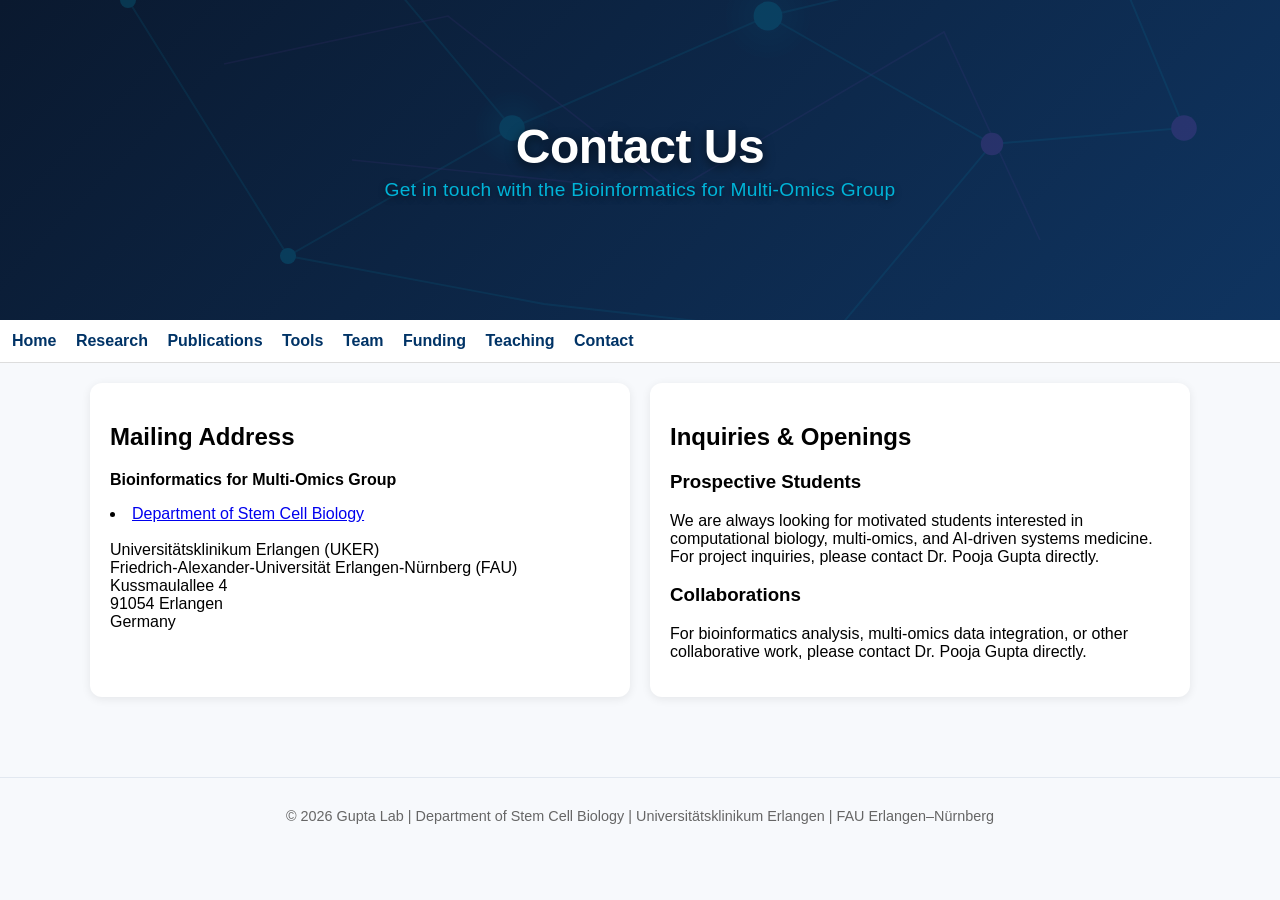
==== contact.html @ 54836352 "Fixed to UTF-8 encoding" ====
<!DOCTYPE html>
<html lang="en">
<head>
    <meta charset="UTF-8">
    <meta name="viewport" content="width=device-width, initial-scale=1.0">
    <title>Contact | Gupta Lab</title>
    <link rel="stylesheet" href="style.css">
</head>
<body>

<!-- Premium Abstract Hero Banner (Subpage Variant) -->
    <div class="hero-banner" style="background: linear-gradient(135deg, #0a192f 0%, #0f3460 100%); padding: 50px 20px; text-align: center; color: #ffffff; position: relative; overflow: hidden; min-height: 220px; display: flex; align-items: center; justify-content: center;">
        
        <!-- Synchronized Network Topology Background (Opacity slightly lowered for clean readability) -->
        <svg style="position: absolute; top: 0; left: 0; width: 100%; height: 100%; opacity: 0.18; pointer-events: none;" xmlns="http://www.w3.org/2000/svg" viewBox="0 0 800 400" preserveAspectRatio="xMidYMid slice">
            <defs>
                <radialGradient id="subGlow" cx="50%" cy="50%" r="50%">
                    <stop offset="0%" stop-color="#00b4d8" stop-opacity="1"/>
                    <stop offset="100%" stop-color="#00b4d8" stop-opacity="0"/>
                </radialGradient>
            </defs>
            <!-- Pathway and Network Connection Edges -->
            <path d="M 80,100 L 220,60 L 320,180 L 180,260 L 80,100 M 320,180 L 480,110 L 620,190 L 520,310 L 340,290 L 180,260 M 480,110 L 690,60 L 740,180 L 620,190" stroke="#00b4d8" stroke-width="1.2" fill="none" opacity="0.5" />
            <path d="M 140,140 L 280,110 L 420,220 L 220,200 M 420,220 L 590,120 L 650,250" stroke="#9d4edd" stroke-width="1" fill="none" opacity="0.4" />
            <!-- Nodes -->
            <circle cx="80" cy="100" r="5" fill="#00b4d8" />
            <circle cx="220" cy="60" r="7" fill="#9d4edd" />
            <circle cx="180" cy="260" r="5" fill="#00b4d8" />
            <circle cx="320" cy="180" r="8" fill="#00b4d8" />
            <circle cx="480" cy="110" r="9" fill="#00b4d8" />
            <circle cx="620" cy="190" r="7" fill="#9d4edd" />
            <circle cx="740" cy="180" r="8" fill="#9d4edd" />
            <!-- Expression Glows -->
            <circle cx="320" cy="180" r="25" fill="url(#subGlow)" opacity="0.4"/>
            <circle cx="480" cy="110" r="30" fill="url(#subGlow)" opacity="0.3"/>
        </svg>

        <!-- Subpage Typography -->
        <div style="position: relative; z-index: 2; max-width: 850px;">
            <h1 style="font-size: 3.0rem; margin: 0 0 5px 0; font-weight: 700; letter-spacing: -0.5px; text-shadow: 0 3px 12px rgba(0,0,0,0.6);">Contact Us</h1>
            <p style="font-size: 1.2rem; margin: 0; color: #00b4d8; font-weight: 500; letter-spacing: 0.3px; text-shadow: 0 2px 6px rgba(0,0,0,0.5);">Get in touch with the Bioinformatics for Multi-Omics Group</p>
        </div>
    </div>

    <!-- Synchronized Navigation -->
    <nav>
        <a href="index.html">Home</a>
        <a href="research.html">Research</a>
        <a href="publications.html">Publications</a>
        <a href="tools.html">Tools</a>
        <a href="team.html">Team</a>
        <a href="funding.html">Funding</a>
        <a href="teaching.html">Teaching</a>
        <a href="contact.html">Contact</a>
    </nav>

    <div class="container">
        <div class="grid">
            
            <!-- Postal & Office Address -->
            <div class="card">
                <h2>Mailing Address</h2>
                <p>
                    <strong>Bioinformatics for Multi-Omics Group</strong><br>
                    <li><a href="https://www.stammzellbiologie.uk-erlangen.de/" target="_blank">Department of Stem Cell Biology</a></li><br> 
                    Universitätsklinikum Erlangen (UKER)<br>
                    Friedrich-Alexander-Universität Erlangen-Nürnberg (FAU)<br>
                    Kussmaulallee 4<br>
                    91054 Erlangen<br>
                    Germany
                </p>
            </div>

            <!-- Academic Enquiries -->
            <div class="card">
                <h2>Inquiries & Openings</h2>
                <h3>Prospective Students</h3>
                <p>We are always looking for motivated students interested in computational biology, multi-omics, and AI-driven systems medicine. For project inquiries, please contact Dr. Pooja Gupta directly.</p>
                
                <h3>Collaborations</h3>
                <p>For bioinformatics analysis, multi-omics data integration, or other collaborative work, please contact Dr. Pooja Gupta directly.</p>
            </div>

        </div>
    </div>

    <!-- Synchronized Footer -->
    <footer style="text-align:center; padding:30px; color:#666; font-size:0.9rem; margin-top: 40px; border-top: 1px solid #e2e8f0;">
        &copy; 2026 Gupta Lab | Department of Stem Cell Biology | Universitätsklinikum Erlangen | FAU Erlangen&ndash;Nürnberg
    </footer>

</body>
</html>
---- style.css ----
:root{
  --fau-blue:#003366; --fau-light:#0055a4; --bg:#f7f9fc; --card:#fff;
}
body{font-family:Arial,sans-serif;margin:0;background:var(--bg);}
header{background:linear-gradient(135deg,var(--fau-blue),var(--fau-light));color:white;padding:50px 20px}
nav{background:white;padding:12px;border-bottom:1px solid #ddd}
nav a{margin-right:15px;text-decoration:none;color:#003366;font-weight:bold}
.container{max-width:1100px;margin:auto;padding:20px}
.card{background:white;padding:20px;border-radius:12px;box-shadow:0 2px 10px rgba(0,0,0,.08);margin-bottom:20px}
.grid{display:grid;grid-template-columns:repeat(auto-fit,minmax(250px,1fr));gap:20px}
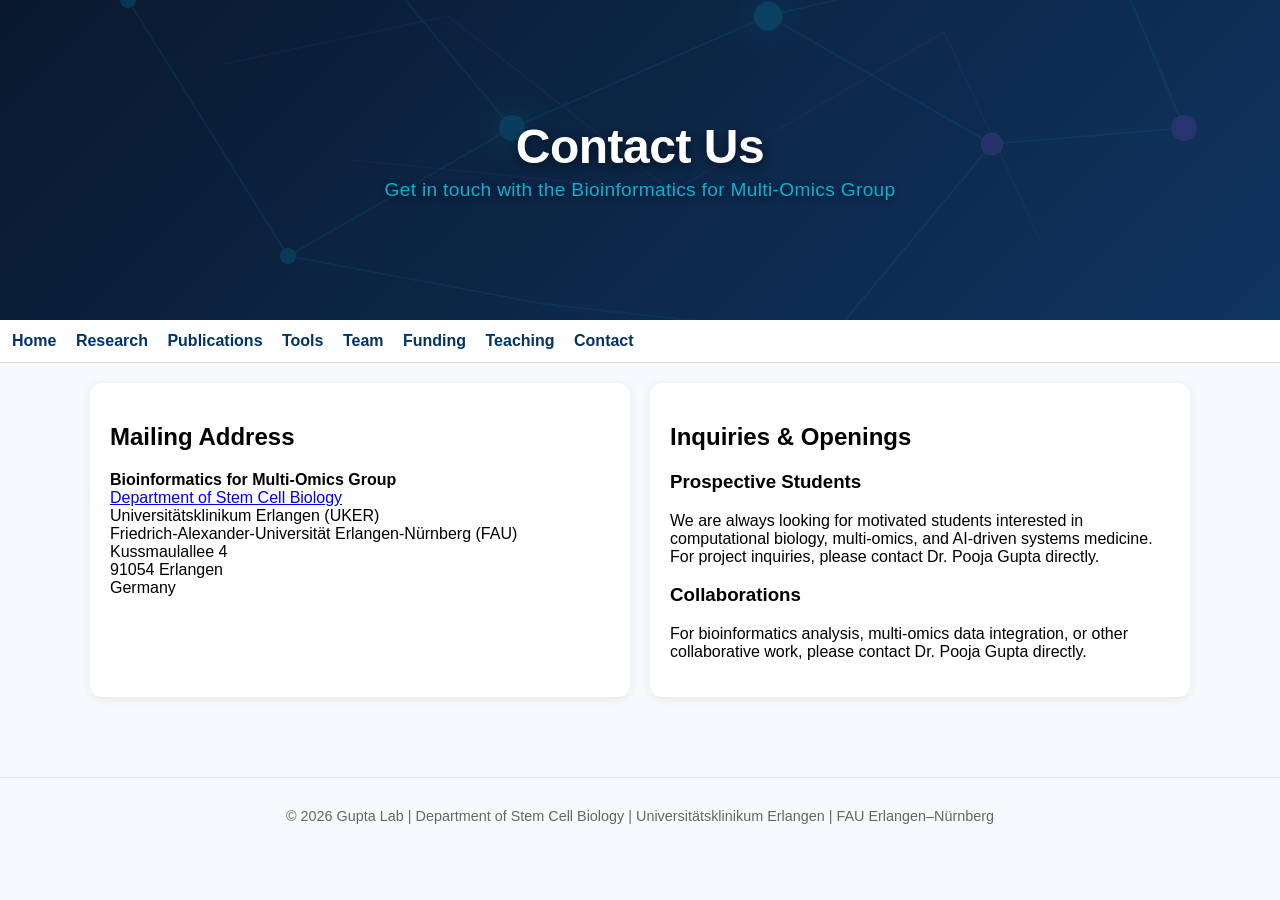
==== commit cce94c60: "Fixed to UTF-8 encoding" ====
--- a/contact.html
+++ b/contact.html
@@ -62,7 +62,7 @@
                 <h2>Mailing Address</h2>
                 <p>
                     <strong>Bioinformatics for Multi-Omics Group</strong><br>
-                    <li><a href="https://www.stammzellbiologie.uk-erlangen.de/" target="_blank">Department of Stem Cell Biology</a></li><br> 
+                    <a href="https://www.stammzellbiologie.uk-erlangen.de/" target="_blank">Department of Stem Cell Biology</a><br> 
                     Universitätsklinikum Erlangen (UKER)<br>
                     Friedrich-Alexander-Universität Erlangen-Nürnberg (FAU)<br>
                     Kussmaulallee 4<br>
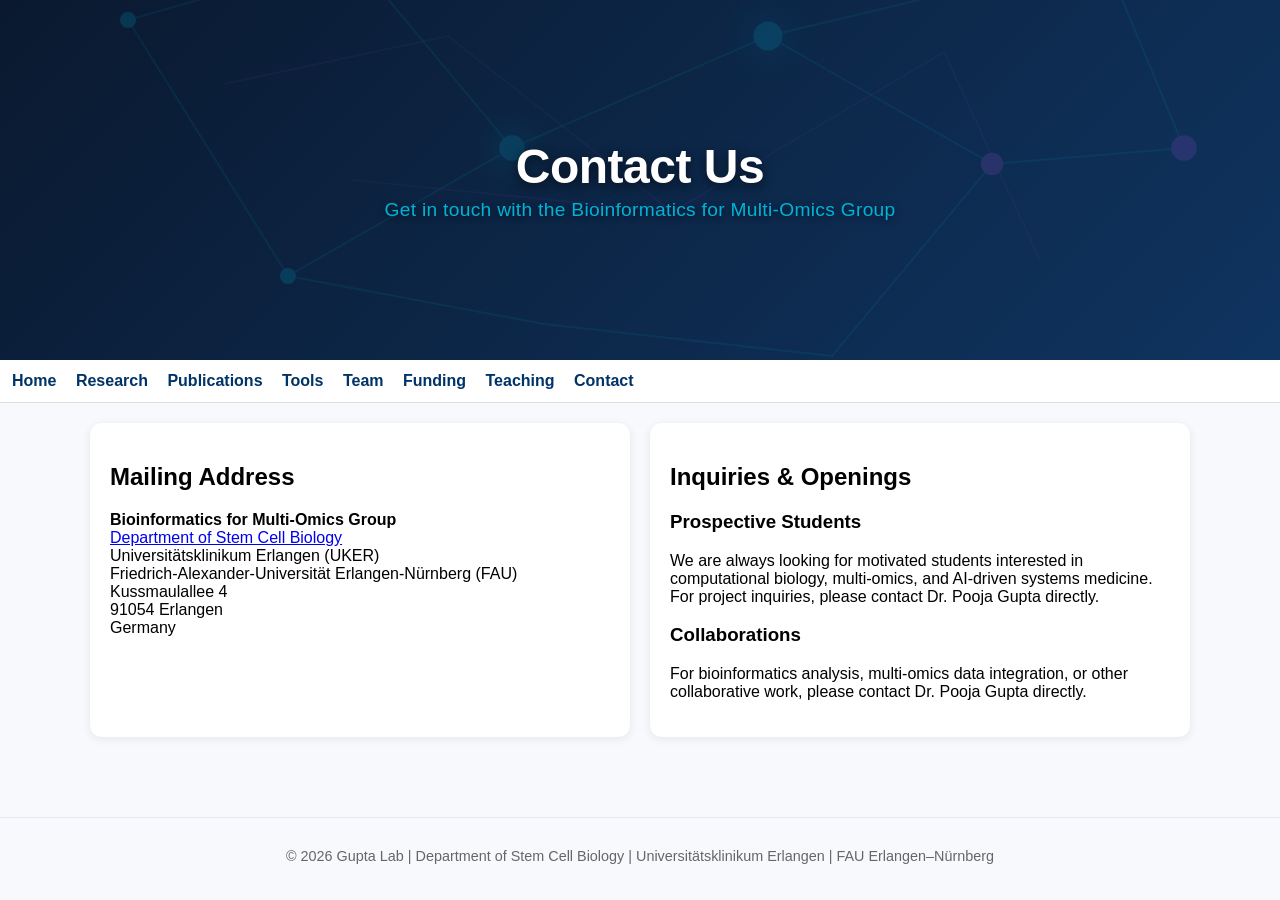
==== commit 712e89fc: "minor changes" ====
--- a/contact.html
+++ b/contact.html
@@ -9,7 +9,7 @@
 <body>
 
 <!-- Premium Abstract Hero Banner (Subpage Variant) -->
-    <div class="hero-banner" style="background: linear-gradient(135deg, #0a192f 0%, #0f3460 100%); padding: 50px 20px; text-align: center; color: #ffffff; position: relative; overflow: hidden; min-height: 220px; display: flex; align-items: center; justify-content: center;">
+    <div class="hero-banner" style="background: linear-gradient(135deg, #0a192f 0%, #0f3460 100%); padding: 70px 20px; text-align: center; color: #ffffff; position: relative; overflow: hidden; min-height: 220px; display: flex; align-items: center; justify-content: center;">
         
         <!-- Synchronized Network Topology Background (Opacity slightly lowered for clean readability) -->
         <svg style="position: absolute; top: 0; left: 0; width: 100%; height: 100%; opacity: 0.18; pointer-events: none;" xmlns="http://www.w3.org/2000/svg" viewBox="0 0 800 400" preserveAspectRatio="xMidYMid slice">
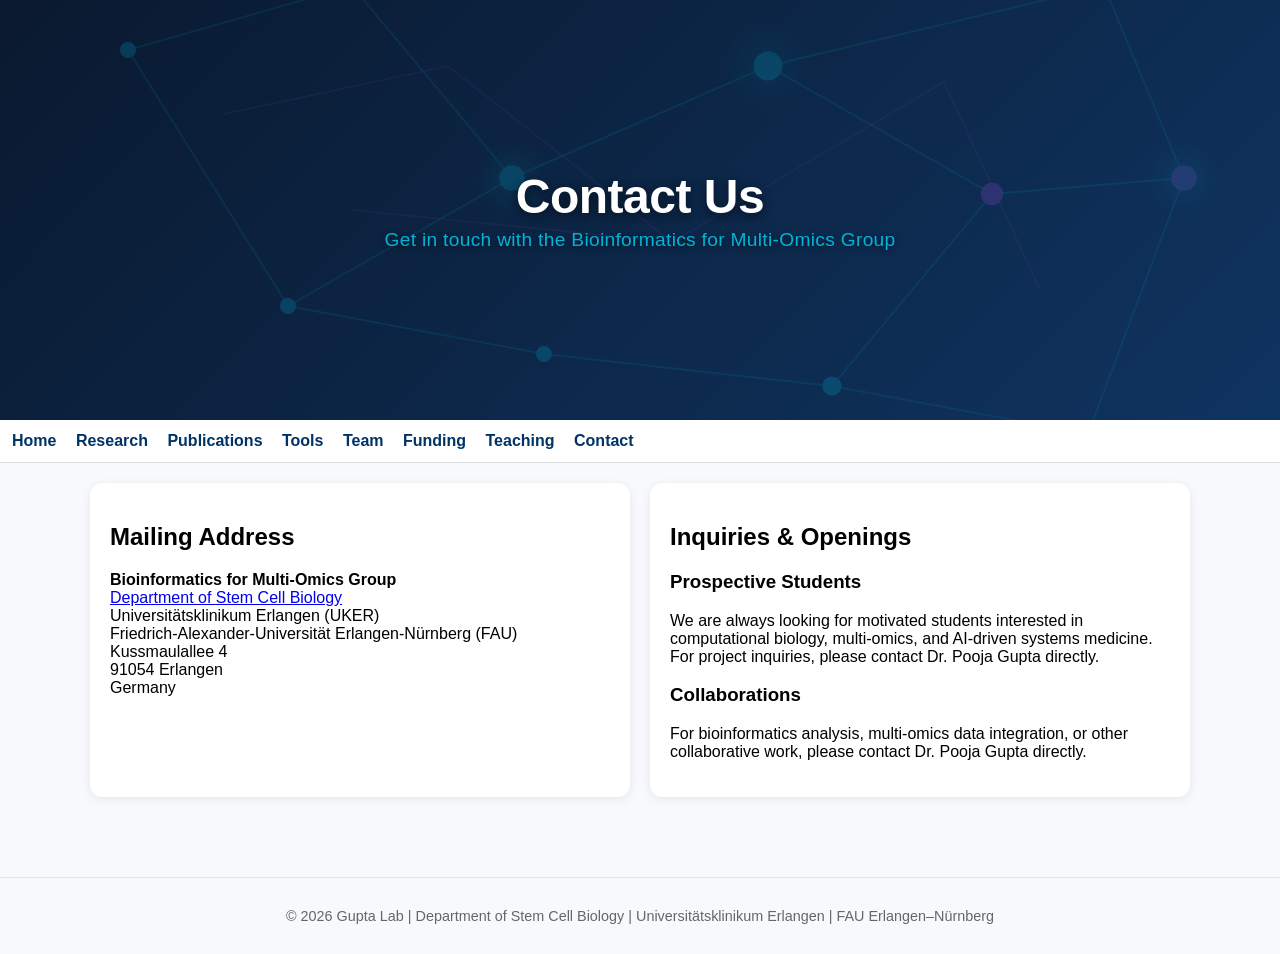
==== commit b45869be: "minor changes" ====
--- a/contact.html
+++ b/contact.html
@@ -9,30 +9,30 @@
 <body>
 
 <!-- Premium Abstract Hero Banner (Subpage Variant) -->
-    <div class="hero-banner" style="background: linear-gradient(135deg, #0a192f 0%, #0f3460 100%); padding: 70px 20px; text-align: center; color: #ffffff; position: relative; overflow: hidden; min-height: 220px; display: flex; align-items: center; justify-content: center;">
+    <div class="hero-banner" style="background: linear-gradient(135deg, #0a192f 0%, #0f3460 100%); padding: 70px 20px; text-align: center; color: #ffffff; position: relative; overflow: hidden; min-height: 280px; display: flex; align-items: center; justify-content: center;">
         
-        <!-- Synchronized Network Topology Background (Opacity slightly lowered for clean readability) -->
-        <svg style="position: absolute; top: 0; left: 0; width: 100%; height: 100%; opacity: 0.18; pointer-events: none;" xmlns="http://www.w3.org/2000/svg" viewBox="0 0 800 400" preserveAspectRatio="xMidYMid slice">
+        <svg style="position: absolute; top: 0; left: 0; width: 100%; height: 100%; opacity: 0.22; pointer-events: none;" xmlns="http://www.w3.org/2000/svg" viewBox="0 0 800 400" preserveAspectRatio="xMidYMid slice">
             <defs>
-                <radialGradient id="subGlow" cx="50%" cy="50%" r="50%">
+                <radialGradient id="nodeGlow" cx="50%" cy="50%" r="50%">
                     <stop offset="0%" stop-color="#00b4d8" stop-opacity="1"/>
                     <stop offset="100%" stop-color="#00b4d8" stop-opacity="0"/>
                 </radialGradient>
             </defs>
-            <!-- Pathway and Network Connection Edges -->
-            <path d="M 80,100 L 220,60 L 320,180 L 180,260 L 80,100 M 320,180 L 480,110 L 620,190 L 520,310 L 340,290 L 180,260 M 480,110 L 690,60 L 740,180 L 620,190" stroke="#00b4d8" stroke-width="1.2" fill="none" opacity="0.5" />
+            <path d="M 80,100 L 220,60 L 320,180 L 180,260 L 80,100 M 320,180 L 480,110 L 620,190 L 520,310 L 340,290 L 180,260 M 480,110 L 690,60 L 740,180 L 620,190 M 520,310 L 680,340 L 740,180" stroke="#00b4d8" stroke-width="1.2" fill="none" opacity="0.5" />
             <path d="M 140,140 L 280,110 L 420,220 L 220,200 M 420,220 L 590,120 L 650,250" stroke="#9d4edd" stroke-width="1" fill="none" opacity="0.4" />
-            <!-- Nodes -->
             <circle cx="80" cy="100" r="5" fill="#00b4d8" />
             <circle cx="220" cy="60" r="7" fill="#9d4edd" />
             <circle cx="180" cy="260" r="5" fill="#00b4d8" />
             <circle cx="320" cy="180" r="8" fill="#00b4d8" />
             <circle cx="480" cy="110" r="9" fill="#00b4d8" />
             <circle cx="620" cy="190" r="7" fill="#9d4edd" />
+            <circle cx="520" cy="310" r="6" fill="#00b4d8" />
+            <circle cx="690" cy="60" r="4" fill="#00b4d8" />
             <circle cx="740" cy="180" r="8" fill="#9d4edd" />
-            <!-- Expression Glows -->
-            <circle cx="320" cy="180" r="25" fill="url(#subGlow)" opacity="0.4"/>
-            <circle cx="480" cy="110" r="30" fill="url(#subGlow)" opacity="0.3"/>
+            <circle cx="340" cy="290" r="5" fill="#00b4d8" />
+            <circle cx="320" cy="180" r="25" fill="url(#nodeGlow)" opacity="0.4"/>
+            <circle cx="480" cy="110" r="30" fill="url(#nodeGlow)" opacity="0.3"/>
+            <circle cx="740" cy="180" r="25" fill="url(#nodeGlow)" opacity="0.4"/>
         </svg>
 
         <!-- Subpage Typography -->
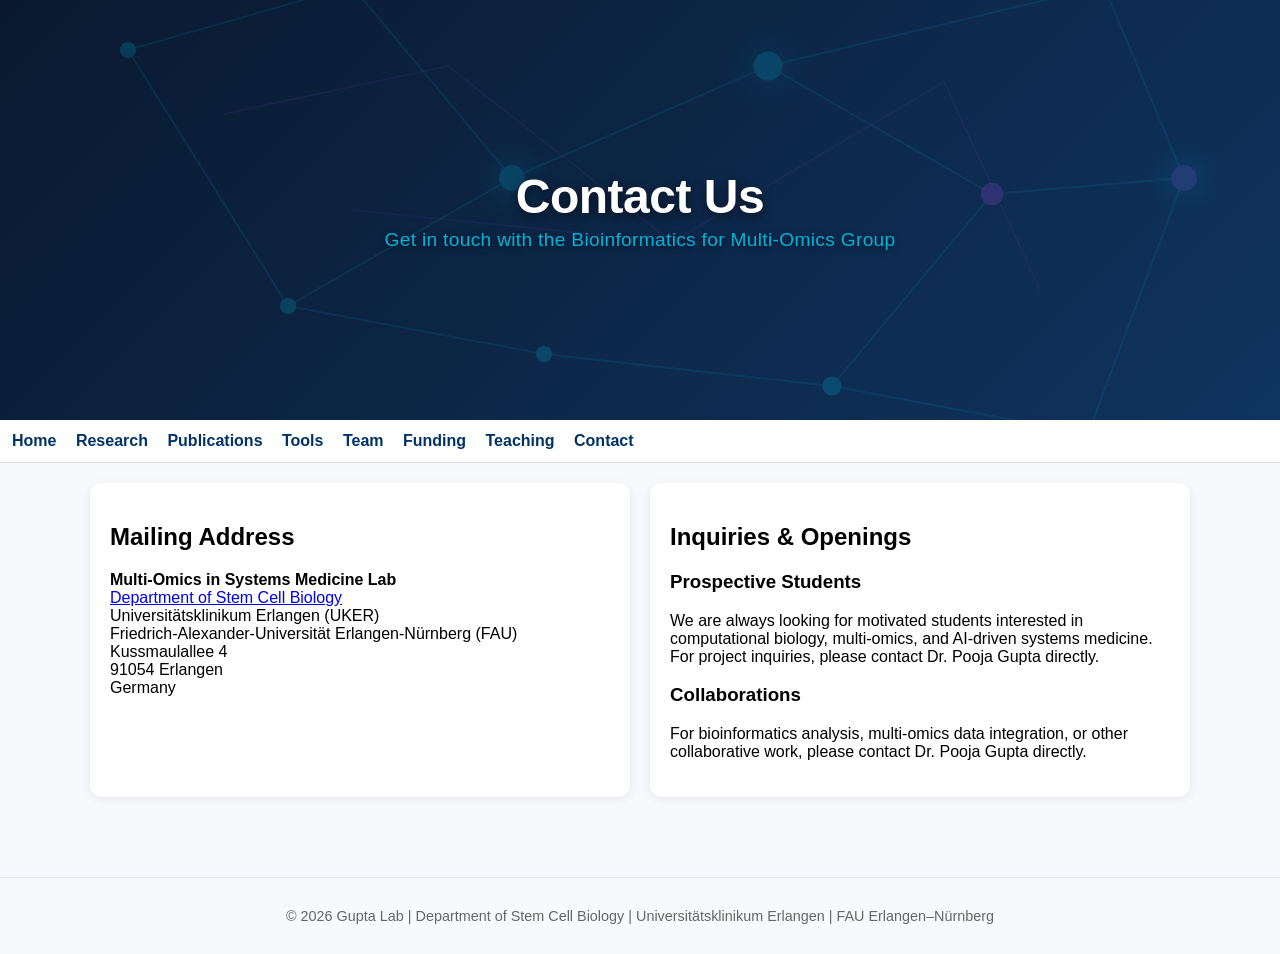
==== commit 0cc2da4f: "lab name updatetitle" ====
--- a/contact.html
+++ b/contact.html
@@ -61,7 +61,7 @@
             <div class="card">
                 <h2>Mailing Address</h2>
                 <p>
-                    <strong>Bioinformatics for Multi-Omics Group</strong><br>
+                    <strong>Multi-Omics in Systems Medicine Lab</strong><br>
                     <a href="https://www.stammzellbiologie.uk-erlangen.de/" target="_blank">Department of Stem Cell Biology</a><br> 
                     Universitätsklinikum Erlangen (UKER)<br>
                     Friedrich-Alexander-Universität Erlangen-Nürnberg (FAU)<br>
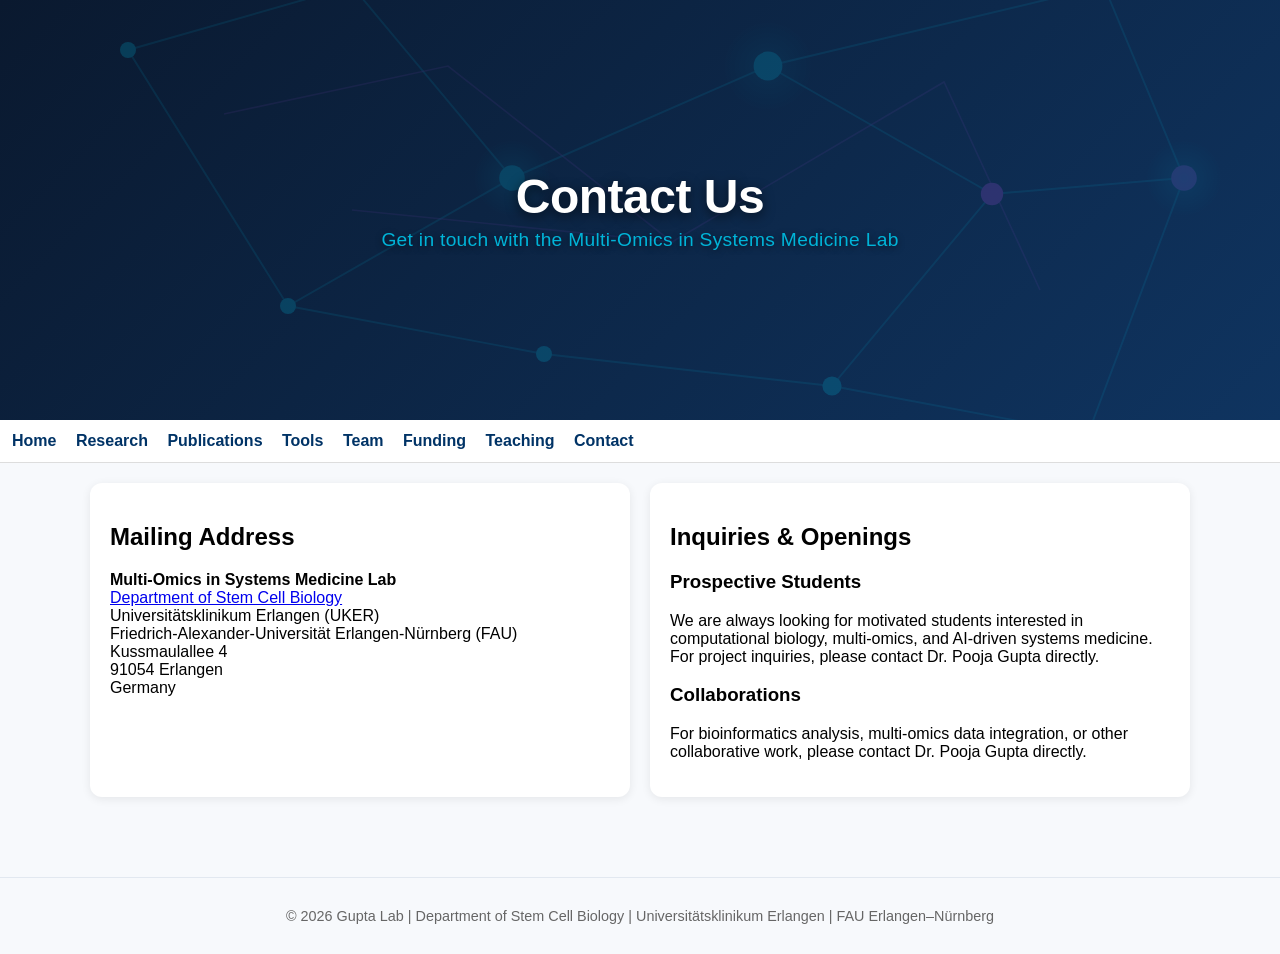
==== commit 04cb1680: "lab name updatetitle" ====
--- a/contact.html
+++ b/contact.html
@@ -38,7 +38,7 @@
         <!-- Subpage Typography -->
         <div style="position: relative; z-index: 2; max-width: 850px;">
             <h1 style="font-size: 3.0rem; margin: 0 0 5px 0; font-weight: 700; letter-spacing: -0.5px; text-shadow: 0 3px 12px rgba(0,0,0,0.6);">Contact Us</h1>
-            <p style="font-size: 1.2rem; margin: 0; color: #00b4d8; font-weight: 500; letter-spacing: 0.3px; text-shadow: 0 2px 6px rgba(0,0,0,0.5);">Get in touch with the Bioinformatics for Multi-Omics Group</p>
+            <p style="font-size: 1.2rem; margin: 0; color: #00b4d8; font-weight: 500; letter-spacing: 0.3px; text-shadow: 0 2px 6px rgba(0,0,0,0.5);">Get in touch with the Multi-Omics in Systems Medicine Lab</p>
         </div>
     </div>
 
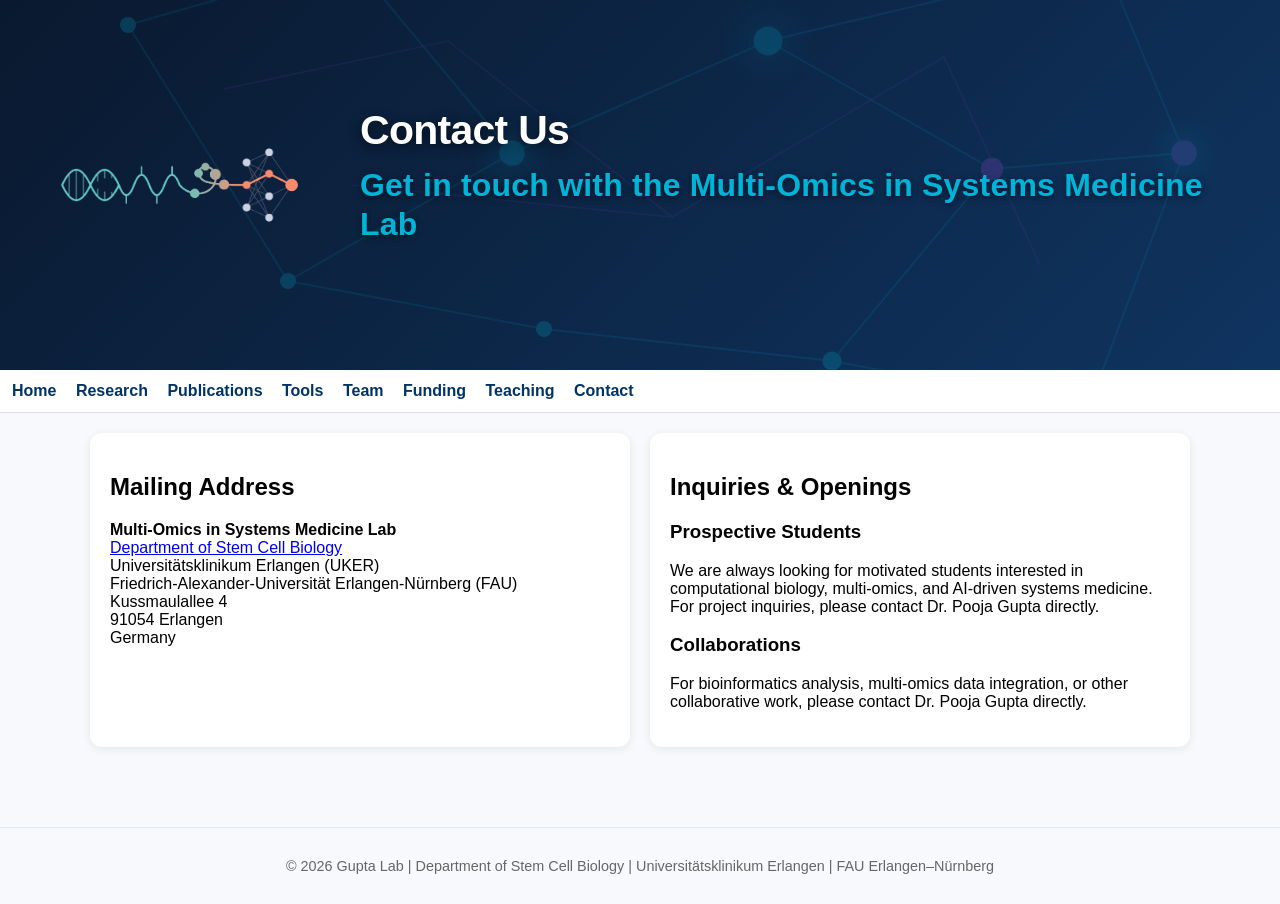
==== commit ea4a83be: "logoes addedtitle" ====
--- a/contact.html
+++ b/contact.html
@@ -5,12 +5,183 @@
     <meta name="viewport" content="width=device-width, initial-scale=1.0">
     <title>Contact | Gupta Lab</title>
     <link rel="stylesheet" href="style.css">
+
+    <style>
+        .hero-banner {
+            background: linear-gradient(135deg, #0a192f 0%, #0f3460 100%);
+            padding: 45px 40px;
+            color: #ffffff;
+            position: relative;
+            overflow: hidden;
+            min-height: 320px;
+            display: flex;
+            align-items: center;
+            justify-content: center;
+            box-sizing: border-box;
+        }
+
+        .hero-inner {
+            position: relative;
+            z-index: 2;
+            width: 100%;
+            max-width: 1250px;
+            margin: 0 auto;
+            display: flex;
+            align-items: center;
+            justify-content: flex-start;
+            gap: 40px;
+        }
+
+        .hero-logo {
+            flex: 0 0 280px;
+            display: flex;
+            align-items: center;
+            justify-content: center;
+        }
+
+        .hero-logo img {
+            display: block;
+            width: 280px;
+            height: 280px;
+            max-width: 100%;
+            object-fit: contain;
+            background: transparent;
+        }
+
+        .hero-text {
+            flex: 1;
+            min-width: 0;
+            text-align: left;
+            padding-left: 0;
+        }
+
+        .hero-text h1 {
+            font-size: clamp(2.3rem, 3.2vw, 3.2rem);
+            line-height: 1.15;
+            margin: 0 0 12px 0;
+            font-weight: 700;
+            letter-spacing: -0.7px;
+            text-shadow: 0 3px 12px rgba(0,0,0,0.6);
+        }
+
+        .hero-text .lab-name {
+            font-size: 2rem;
+            line-height: 1.2;
+            margin: 0 0 20px 0;
+            color: #00b4d8;
+            font-weight: 700;
+            letter-spacing: 0.2px;
+            text-shadow: 0 2px 6px rgba(0,0,0,0.5);
+        }
+
+        .hero-text .hero-description {
+            font-size: 0.9rem;
+            line-height: 1.7;
+            font-weight: 600;
+            color: #e2e8f0;
+            text-transform: uppercase;
+            letter-spacing: 1.2px;
+            word-spacing: 2px;
+            opacity: 0.95;
+            background: rgba(255,255,255,0.08);
+            padding: 10px 16px;
+            border-radius: 12px;
+            display: inline-block;
+            border: 1px solid rgba(255,255,255,0.15);
+        }
+
+        @media (min-width: 761px) and (max-width: 1000px) {
+            .hero-banner {
+                padding: 40px 25px;
+            }
+
+            .hero-inner {
+                gap: 25px;
+            }
+
+            .hero-logo {
+                flex-basis: 220px;
+            }
+
+            .hero-logo img {
+                width: 220px;
+                height: 220px;
+            }
+
+            .hero-text h1 {
+                font-size: 2.4rem;
+            }
+
+            .hero-text .lab-name {
+                font-size: 1.8rem;
+            }
+
+            .hero-text .hero-description {
+                font-size: 0.78rem;
+            }
+        }
+
+        @media (max-width: 760px) {
+            .hero-banner {
+                padding: 30px 20px;
+            }
+
+            .hero-inner {
+                flex-direction: column;
+                gap: 18px;
+            }
+
+            .hero-logo {
+                flex: 0 0 auto;
+            }
+
+            .hero-logo img {
+                width: 180px;
+                height: 180px;
+            }
+
+            .hero-text {
+                text-align: center;
+            }
+
+            .hero-text h1 {
+                font-size: 2rem;
+                line-height: 1.2;
+                margin-bottom: 10px;
+            }
+
+            .hero-text .lab-name {
+                font-size: 1.7rem;
+                margin-bottom: 16px;
+            }
+
+            .hero-text .hero-description {
+                font-size: 0.75rem;
+                letter-spacing: 0.8px;
+                padding: 8px 12px;
+            }
+        }
+
+        @media (max-width: 380px) {
+            .hero-logo img {
+                width: 155px;
+                height: 155px;
+            }
+
+            .hero-text h1 {
+                font-size: 1.7rem;
+            }
+
+            .hero-text .lab-name {
+                font-size: 1.5rem;
+            }
+        }
+    </style>
 </head>
 <body>
 
-<!-- Premium Abstract Hero Banner (Subpage Variant) -->
-    <div class="hero-banner" style="background: linear-gradient(135deg, #0a192f 0%, #0f3460 100%); padding: 70px 20px; text-align: center; color: #ffffff; position: relative; overflow: hidden; min-height: 280px; display: flex; align-items: center; justify-content: center;">
-        
+    <div class="hero-banner">  
+
         <svg style="position: absolute; top: 0; left: 0; width: 100%; height: 100%; opacity: 0.22; pointer-events: none;" xmlns="http://www.w3.org/2000/svg" viewBox="0 0 800 400" preserveAspectRatio="xMidYMid slice">
             <defs>
                 <radialGradient id="nodeGlow" cx="50%" cy="50%" r="50%">
@@ -35,10 +206,19 @@
             <circle cx="740" cy="180" r="25" fill="url(#nodeGlow)" opacity="0.4"/>
         </svg>
 
-        <!-- Subpage Typography -->
-        <div style="position: relative; z-index: 2; max-width: 850px;">
-            <h1 style="font-size: 3.0rem; margin: 0 0 5px 0; font-weight: 700; letter-spacing: -0.5px; text-shadow: 0 3px 12px rgba(0,0,0,0.6);">Contact Us</h1>
-            <p style="font-size: 1.2rem; margin: 0; color: #00b4d8; font-weight: 500; letter-spacing: 0.3px; text-shadow: 0 2px 6px rgba(0,0,0,0.5);">Get in touch with the Multi-Omics in Systems Medicine Lab</p>
+        <div class="hero-inner">
+
+            <div class="hero-logo">
+                <img src="images/gupta-lab-logo.png" alt="Gupta Lab Logo">
+            </div>
+
+            <div class="hero-text">
+                <h1> Contact Us </h1>
+
+                <p class="lab-name">Get in touch with the Multi-Omics in Systems Medicine Lab </p>
+
+            </div>
+
         </div>
     </div>
 
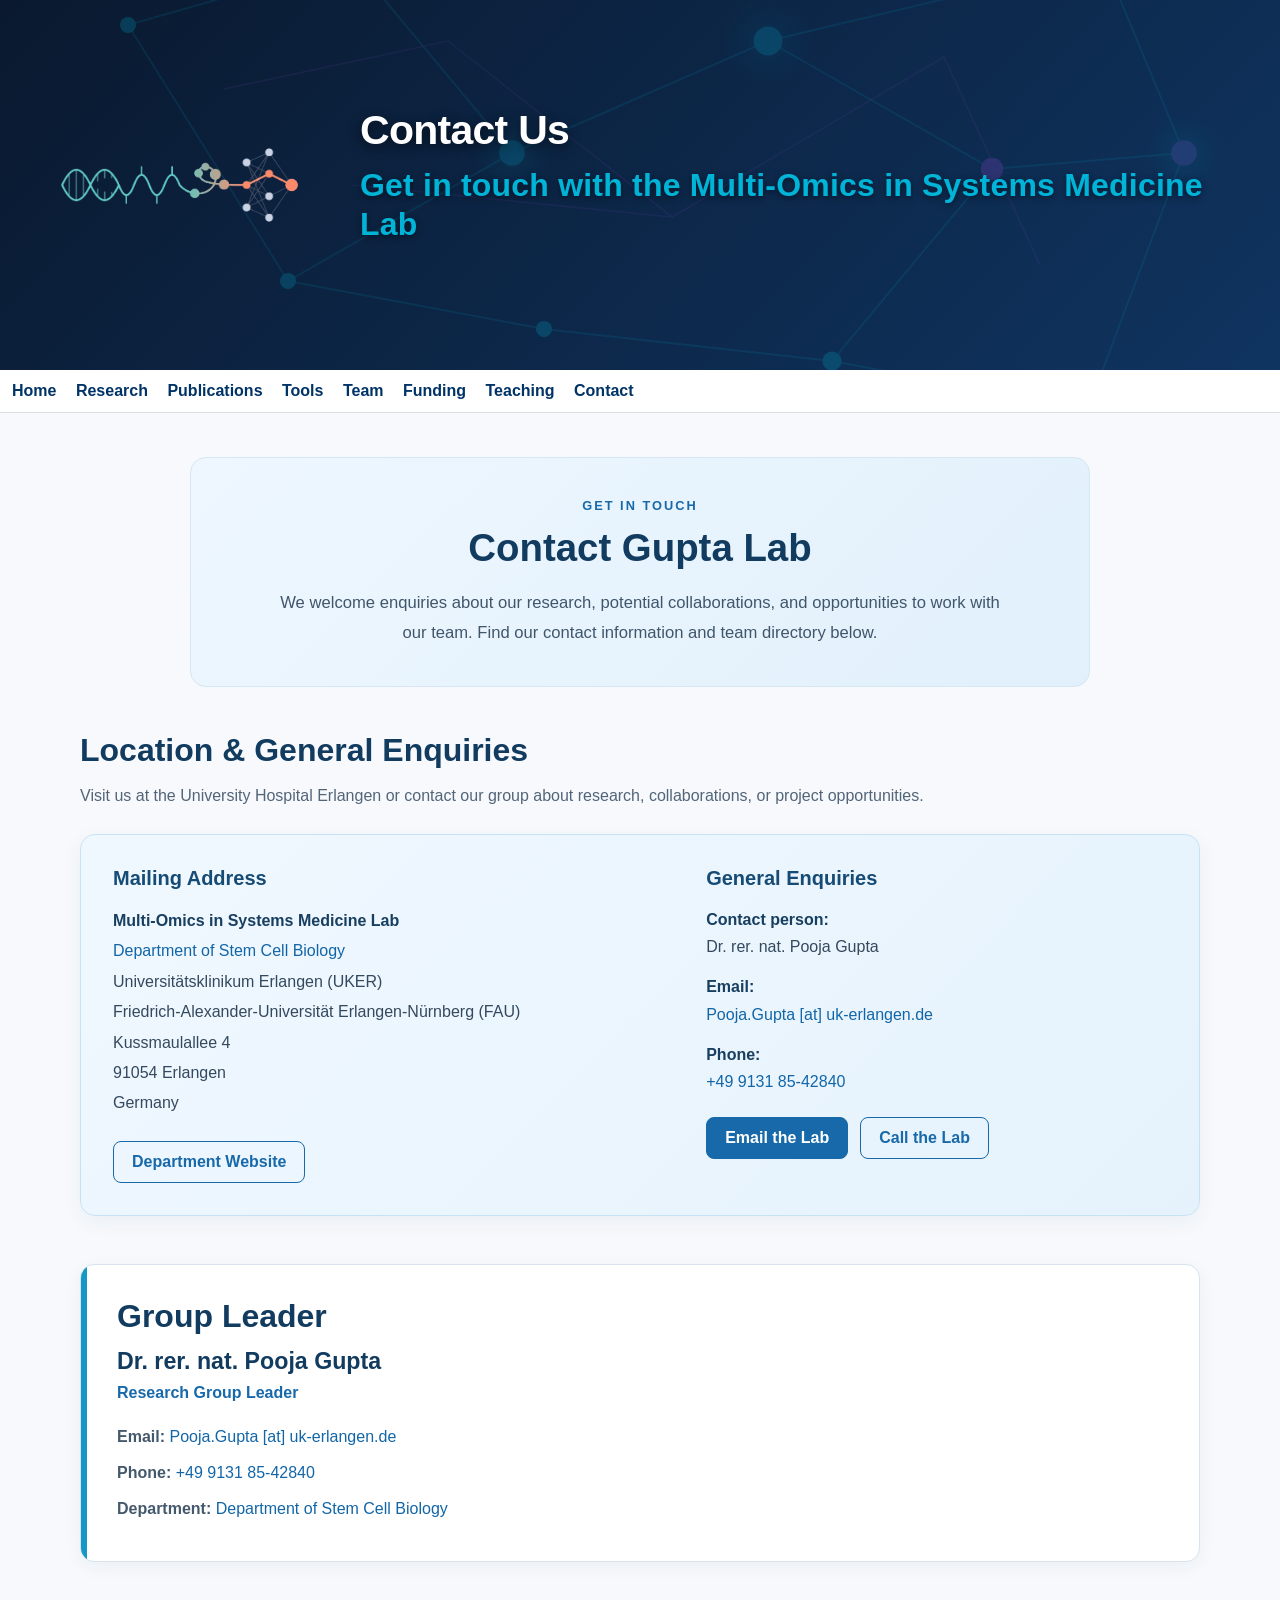
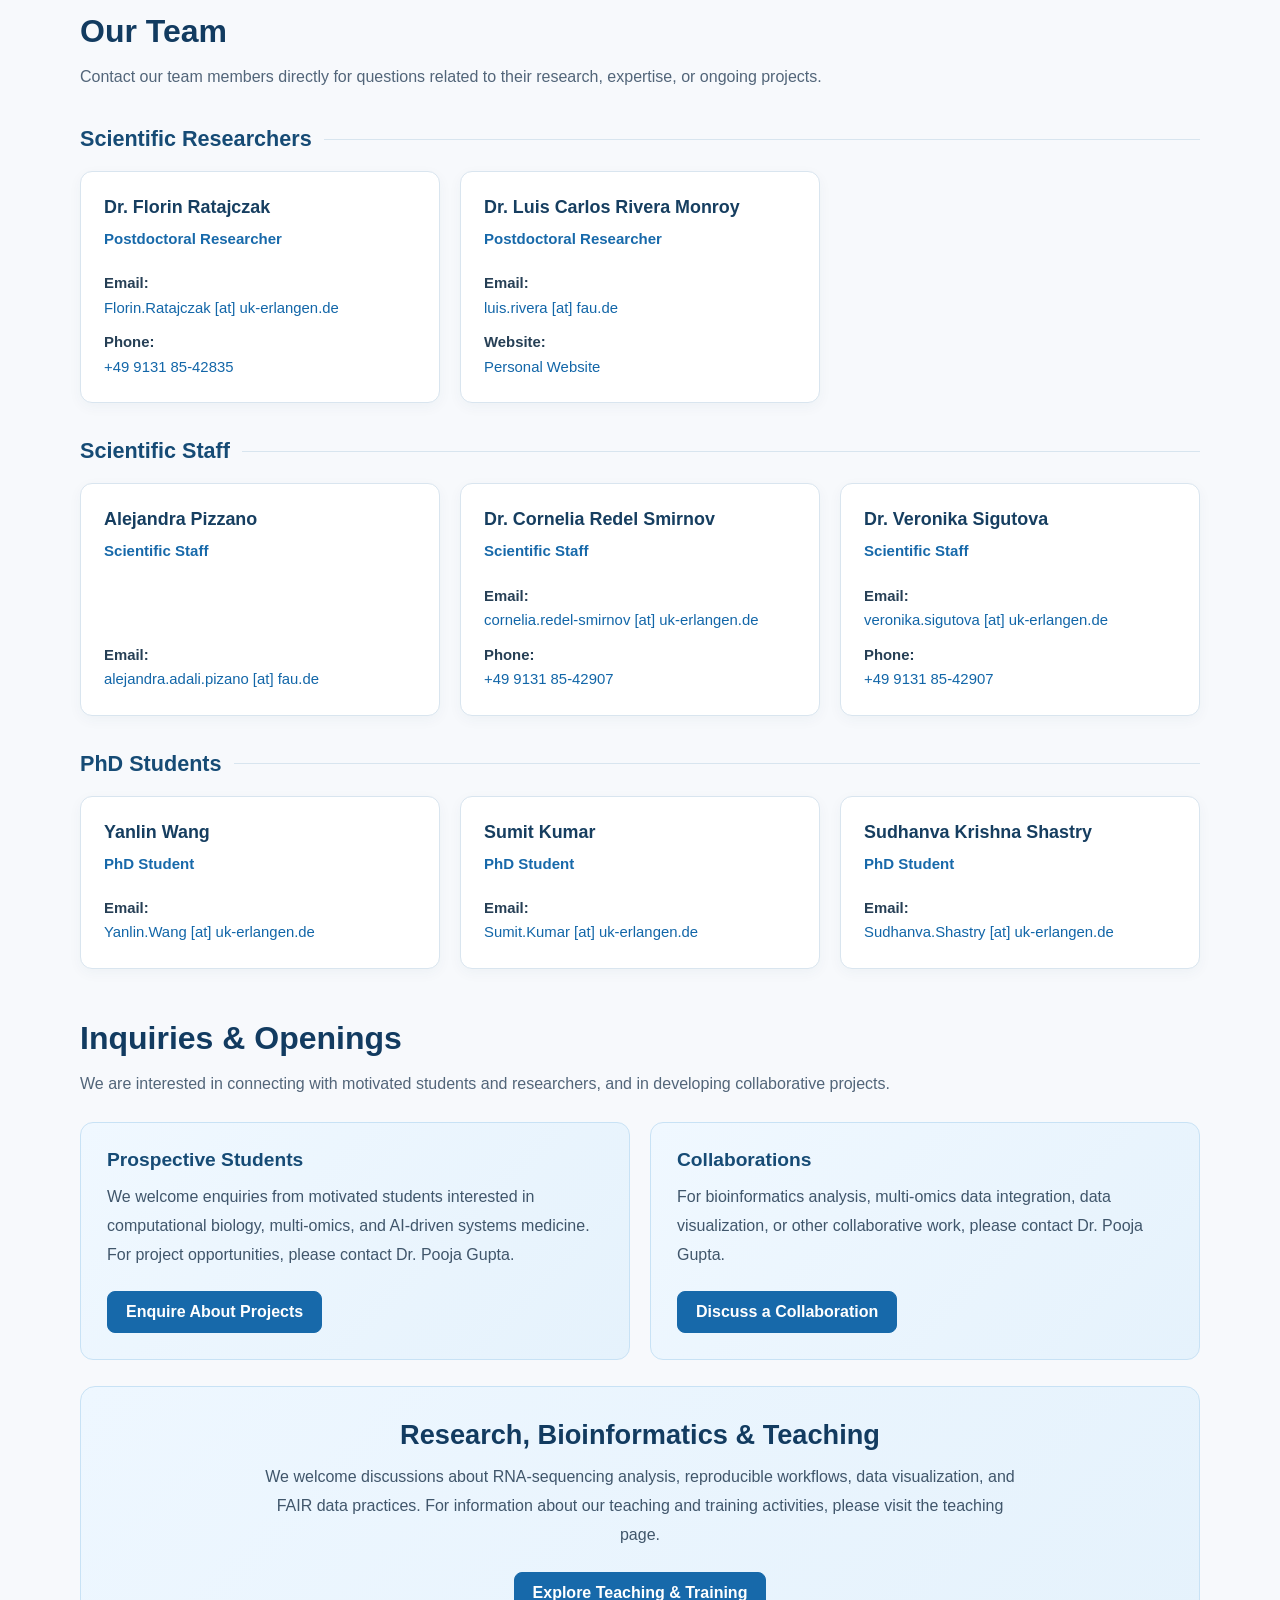
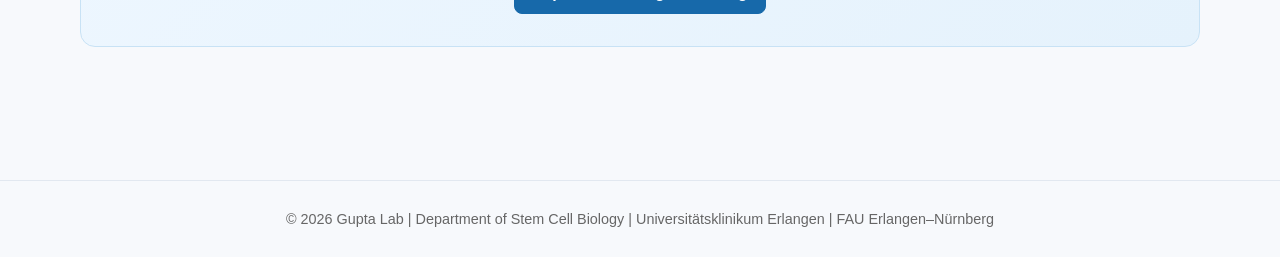
==== commit e70ad7d0: "contactstitle" ====
--- a/contact.html
+++ b/contact.html
@@ -1,12 +1,18 @@
+
 <!DOCTYPE html>
 <html lang="en">
 <head>
     <meta charset="UTF-8">
     <meta name="viewport" content="width=device-width, initial-scale=1.0">
     <title>Contact | Gupta Lab</title>
+    <meta name="description" content="Contact the Gupta Lab at the Department of Stem Cell Biology, Universitätsklinikum Erlangen, FAU Erlangen-Nürnberg.">
     <link rel="stylesheet" href="style.css">
 
     <style>
+        /* =========================================
+           ORIGINAL BANNER CSS — UNCHANGED
+        ========================================= */
+
         .hero-banner {
             background: linear-gradient(135deg, #0a192f 0%, #0f3460 100%);
             padding: 45px 40px;
@@ -176,11 +182,439 @@
                 font-size: 1.5rem;
             }
         }
+
+        /* =========================================
+           CONTACT PAGE STYLES
+           All styles below are for contact content.
+           The banner, navigation, and global body
+           styling are not overridden.
+        ========================================= */
+
+        .contact-content {
+            padding: 0 22px 45px;
+        }
+
+        .contact-content *,
+        .contact-content *::before,
+        .contact-content *::after {
+            box-sizing: border-box;
+        }
+
+        .contact-content a {
+            color: #1266a8;
+            text-decoration: none;
+            text-underline-offset: 3px;
+            overflow-wrap: anywhere;
+        }
+
+        .contact-content a:hover {
+            color: #084d83;
+            text-decoration: underline;
+        }
+
+        .contact-content a:focus-visible {
+            outline: 3px solid #3b82c4;
+            outline-offset: 3px;
+            border-radius: 3px;
+        }
+
+        .contact-intro {
+            max-width: 900px;
+            margin: 44px auto 42px;
+            padding: 38px 30px;
+            text-align: center;
+            background: linear-gradient(135deg, #eef7ff, #e1f0fb);
+            border: 1px solid #d5e6f4;
+            border-radius: 16px;
+        }
+
+        .contact-eyebrow {
+            display: inline-block;
+            margin-bottom: 10px;
+            color: #1769aa;
+            font-size: 0.8rem;
+            font-weight: 800;
+            letter-spacing: 2px;
+            text-transform: uppercase;
+        }
+
+        .contact-intro h2 {
+            margin: 0 0 15px;
+            color: #123b60;
+            font-size: clamp(1.8rem, 3vw, 2.4rem);
+            line-height: 1.3;
+        }
+
+        .contact-intro p {
+            max-width: 740px;
+            margin: 0 auto;
+            color: #40566b;
+            font-size: 1.04rem;
+            line-height: 1.8;
+        }
+
+        .contact-section {
+            max-width: 1120px;
+            margin: 0 auto 48px;
+        }
+
+        .section-heading {
+            margin: 0 0 10px;
+            color: #123b60;
+            font-size: clamp(1.6rem, 2.5vw, 2rem);
+            line-height: 1.35;
+        }
+
+        .section-description {
+            margin: 0 0 24px;
+            color: #526579;
+            line-height: 1.75;
+        }
+
+        /* Address and general contact panel */
+
+        .lab-contact-panel {
+            display: grid;
+            grid-template-columns: minmax(0, 1.1fr) minmax(0, 0.9fr);
+            gap: 30px;
+            padding: 32px;
+            background: linear-gradient(135deg, #f0f8ff, #e5f2fc);
+            border: 1px solid #c8e2f5;
+            border-radius: 15px;
+            box-shadow: 0 6px 20px rgba(28, 76, 115, 0.06);
+        }
+
+        .contact-block h3 {
+            margin: 0 0 16px;
+            color: #164b75;
+            font-size: 1.25rem;
+        }
+
+        .address-text {
+            margin: 0;
+            color: #34495e;
+            font-style: normal;
+            line-height: 1.9;
+        }
+
+        .address-text strong {
+            color: #183f60;
+        }
+
+        .contact-detail-list {
+            display: grid;
+            gap: 13px;
+            margin: 0;
+            padding: 0;
+            list-style: none;
+        }
+
+        .contact-detail-list li {
+            color: #34495e;
+            line-height: 1.7;
+        }
+
+        .contact-detail-list strong {
+            color: #183f60;
+        }
+
+        .contact-actions {
+            display: flex;
+            flex-wrap: wrap;
+            gap: 12px;
+            margin-top: 22px;
+        }
+
+        .contact-button {
+            display: inline-flex;
+            align-items: center;
+            justify-content: center;
+            min-height: 42px;
+            padding: 11px 18px;
+            border: 1px solid #1769aa;
+            border-radius: 8px;
+            background: #1769aa;
+            color: #ffffff !important;
+            font-weight: 700;
+            text-align: center;
+            text-decoration: none !important;
+            transition: background-color 0.2s ease,
+                        border-color 0.2s ease,
+                        transform 0.2s ease;
+        }
+
+        .contact-button:hover {
+            background: #104f83;
+            border-color: #104f83;
+            color: #ffffff !important;
+            transform: translateY(-1px);
+        }
+
+        .contact-button.secondary {
+            color: #1769aa !important;
+            background: transparent;
+        }
+
+        .contact-button.secondary:hover {
+            background: #d9ecfb;
+        }
+
+        /* Group leader */
+
+        .group-leader-card {
+            position: relative;
+            max-width: 1120px;
+            margin: 0 auto 48px;
+            padding: 30px 32px 30px 36px;
+            overflow: hidden;
+            background: #ffffff;
+            border: 1px solid #d7e4ef;
+            border-radius: 14px;
+            box-shadow: 0 5px 18px rgba(20, 57, 89, 0.05);
+        }
+
+        .group-leader-card::before {
+            content: "";
+            position: absolute;
+            top: 0;
+            bottom: 0;
+            left: 0;
+            width: 6px;
+            background: #1598c7;
+        }
+
+        .group-leader-card h3 {
+            margin: 0 0 5px;
+            color: #123b60;
+            font-size: 1.45rem;
+        }
+
+        .person-role {
+            margin: 0 0 17px;
+            color: #1769aa;
+            font-weight: 700;
+            line-height: 1.6;
+        }
+
+        .group-leader-card p:not(.person-role) {
+            margin: 9px 0;
+            color: #45596d;
+            line-height: 1.7;
+        }
+
+        /* Team directory */
+
+        .team-category {
+            margin-top: 35px;
+        }
+
+        .team-category h3 {
+            display: flex;
+            align-items: center;
+            gap: 12px;
+            margin: 0 0 19px;
+            color: #164b75;
+            font-size: 1.35rem;
+        }
+
+        .team-category h3::after {
+            content: "";
+            height: 1px;
+            flex: 1;
+            background: #d8e5ef;
+        }
+
+        .team-grid {
+            display: grid;
+            grid-template-columns: repeat(3, minmax(0, 1fr));
+            gap: 20px;
+        }
+
+        .team-card {
+            display: flex;
+            flex-direction: column;
+            min-width: 0;
+            padding: 23px;
+            background: #ffffff;
+            border: 1px solid #d9e5ef;
+            border-radius: 12px;
+            box-shadow: 0 4px 14px rgba(25, 65, 99, 0.045);
+            transition: transform 0.2s ease,
+                        box-shadow 0.2s ease,
+                        border-color 0.2s ease;
+        }
+
+        .team-card:hover {
+            transform: translateY(-3px);
+            border-color: #b4d5eb;
+            box-shadow: 0 8px 22px rgba(25, 65, 99, 0.09);
+        }
+
+        .team-card h4 {
+            margin: 0 0 6px;
+            color: #163e60;
+            font-size: 1.12rem;
+            line-height: 1.45;
+        }
+
+        .team-card .person-role {
+            margin: 0 0 16px;
+            font-size: 0.94rem;
+        }
+
+        .team-card-details {
+            display: grid;
+            gap: 10px;
+            margin-top: auto;
+            padding-top: 4px;
+            color: #4b5d6f;
+            font-size: 0.93rem;
+            line-height: 1.65;
+        }
+
+        .team-card-details p {
+            margin: 0;
+        }
+
+        .team-card-details strong {
+            color: #263f55;
+        }
+
+        /* Academic enquiries */
+
+        .academic-panel {
+            display: grid;
+            grid-template-columns: repeat(2, minmax(0, 1fr));
+            gap: 20px;
+        }
+
+        .academic-card {
+            padding: 26px;
+            background: linear-gradient(135deg, #f0f8ff, #e5f2fc);
+            border: 1px solid #c8e2f5;
+            border-radius: 13px;
+        }
+
+        .academic-card h3 {
+            margin: 0 0 12px;
+            color: #164b75;
+            font-size: 1.2rem;
+        }
+
+        .academic-card p {
+            margin: 0;
+            color: #40566b;
+            line-height: 1.8;
+        }
+
+        .support-panel {
+            margin-top: 26px;
+            padding: 32px;
+            text-align: center;
+            background: linear-gradient(135deg, #eef7ff, #e5f2fc);
+            border: 1px solid #c8e2f5;
+            border-radius: 15px;
+        }
+
+        .support-panel h2 {
+            margin: 0 0 12px;
+            color: #123b60;
+            font-size: 1.7rem;
+        }
+
+        .support-panel p {
+            max-width: 760px;
+            margin: 0 auto 22px;
+            color: #40566b;
+            line-height: 1.8;
+        }
+
+        /* Responsive contact content */
+
+        @media (min-width: 761px) and (max-width: 1000px) {
+            .team-grid {
+                grid-template-columns: repeat(2, minmax(0, 1fr));
+            }
+        }
+
+        @media (max-width: 760px) {
+            .contact-content {
+                padding-right: 16px;
+                padding-left: 16px;
+            }
+
+            .contact-intro {
+                margin: 28px auto 32px;
+                padding: 30px 22px;
+            }
+
+            .lab-contact-panel {
+                grid-template-columns: minmax(0, 1fr);
+                gap: 28px;
+                padding: 24px;
+            }
+
+            .group-leader-card {
+                padding: 25px 22px 25px 28px;
+            }
+
+            .team-grid {
+                grid-template-columns: repeat(2, minmax(0, 1fr));
+                gap: 15px;
+            }
+
+            .team-card {
+                padding: 19px;
+            }
+
+            .academic-panel {
+                grid-template-columns: minmax(0, 1fr);
+            }
+
+            .support-panel {
+                padding: 28px 22px;
+            }
+        }
+
+        @media (max-width: 480px) {
+            .team-grid {
+                grid-template-columns: minmax(0, 1fr);
+            }
+
+            .team-card {
+                padding: 21px;
+            }
+
+            .contact-actions {
+                flex-direction: column;
+            }
+
+            .contact-button {
+                width: 100%;
+            }
+        }
+
+        @media (prefers-reduced-motion: reduce) {
+            .team-card,
+            .contact-button {
+                transition: none;
+            }
+
+            .team-card:hover,
+            .contact-button:hover {
+                transform: none;
+            }
+        }
     </style>
 </head>
+
 <body>
 
-    <div class="hero-banner">  
+    <!-- =========================================
+         ORIGINAL BANNER — UNCHANGED
+    ========================================= -->
+
+    <div class="hero-banner">
 
         <svg style="position: absolute; top: 0; left: 0; width: 100%; height: 100%; opacity: 0.22; pointer-events: none;" xmlns="http://www.w3.org/2000/svg" viewBox="0 0 800 400" preserveAspectRatio="xMidYMid slice">
             <defs>
@@ -222,7 +656,8 @@
         </div>
     </div>
 
-    <!-- Synchronized Navigation -->
+    <!-- Original synchronized navigation — unchanged -->
+
     <nav>
         <a href="index.html">Home</a>
         <a href="research.html">Research</a>
@@ -234,40 +669,413 @@
         <a href="contact.html">Contact</a>
     </nav>
 
-    <div class="container">
-        <div class="grid">
-            
-            <!-- Postal & Office Address -->
-            <div class="card">
-                <h2>Mailing Address</h2>
+    <!-- =========================================
+         CONTACT PAGE CONTENT
+    ========================================= -->
+
+    <main class="contact-content">
+
+        <section class="contact-intro">
+            <span class="contact-eyebrow">Get in touch</span>
+
+            <h2>Contact Gupta Lab</h2>
+
+            <p>
+                We welcome enquiries about our research, potential
+                collaborations, and opportunities to work with our team.
+                Find our contact information and team directory below.
+            </p>
+        </section>
+
+        <!-- Mailing address and general enquiries -->
+
+        <section class="contact-section" aria-labelledby="location-heading">
+            <h2 class="section-heading" id="location-heading">
+                Location &amp; General Enquiries
+            </h2>
+
+            <p class="section-description">
+                Visit us at the University Hospital Erlangen or contact
+                our group about research, collaborations, or project opportunities.
+            </p>
+
+            <div class="lab-contact-panel">
+
+                <div class="contact-block">
+                    <h3>Mailing Address</h3>
+
+                    <address class="address-text">
+                        <strong>Multi-Omics in Systems Medicine Lab</strong><br>
+                        <a
+                            href="https://www.stammzellbiologie.uk-erlangen.de/"
+                            target="_blank"
+                            rel="noopener noreferrer"
+                        >Department of Stem Cell Biology</a><br>
+                        Universitätsklinikum Erlangen (UKER)<br>
+                        Friedrich-Alexander-Universität Erlangen-Nürnberg (FAU)<br>
+                        Kussmaulallee 4<br>
+                        91054 Erlangen<br>
+                        Germany
+                    </address>
+
+                    <div class="contact-actions">
+                        <a
+                            class="contact-button secondary"
+                            href="https://www.stammzellbiologie.uk-erlangen.de/"
+                            target="_blank"
+                            rel="noopener noreferrer"
+                        >
+                            Department Website
+                        </a>
+                    </div>
+                </div>
+
+                <div class="contact-block">
+                    <h3>General Enquiries</h3>
+
+                    <ul class="contact-detail-list">
+                        <li>
+                            <strong>Contact person:</strong><br>
+                            Dr. rer. nat. Pooja Gupta
+                        </li>
+
+                        <li>
+                            <strong>Email:</strong><br>
+                            <a href="mailto:Pooja.Gupta@uk-erlangen.de">
+                                Pooja.Gupta [at] uk-erlangen.de
+                            </a>
+                        </li>
+
+                        <li>
+                            <strong>Phone:</strong><br>
+                            <a href="tel:+4991318542840">
+                                +49 9131 85-42840
+                            </a>
+                        </li>
+                    </ul>
+
+                    <div class="contact-actions">
+                        <a
+                            class="contact-button"
+                            href="mailto:Pooja.Gupta@uk-erlangen.de"
+                        >
+                            Email the Lab
+                        </a>
+
+                        <a
+                            class="contact-button secondary"
+                            href="tel:+4991318542840"
+                        >
+                            Call the Lab
+                        </a>
+                    </div>
+                </div>
+
+            </div>
+        </section>
+
+        <!-- Group leader -->
+
+        <section
+            class="group-leader-card"
+            aria-labelledby="group-leader-heading"
+        >
+            <h2 class="section-heading" id="group-leader-heading">
+                Group Leader
+            </h2>
+
+            <h3>Dr. rer. nat. Pooja Gupta</h3>
+
+            <p class="person-role">Research Group Leader</p>
+
+            <p>
+                <strong>Email:</strong>
+                <a href="mailto:Pooja.Gupta@uk-erlangen.de">
+                    Pooja.Gupta [at] uk-erlangen.de
+                </a>
+            </p>
+
+            <p>
+                <strong>Phone:</strong>
+                <a href="tel:+4991318542840">+49 9131 85-42840</a>
+            </p>
+
+            <p>
+                <strong>Department:</strong>
+                <a
+                    href="https://www.stammzellbiologie.uk-erlangen.de/"
+                    target="_blank"
+                    rel="noopener noreferrer"
+                >
+                    Department of Stem Cell Biology
+                </a>
+            </p>
+        </section>
+
+        <!-- Team directory -->
+
+        <section class="contact-section" aria-labelledby="team-heading">
+            <h2 class="section-heading" id="team-heading">Our Team</h2>
+
+            <p class="section-description">
+                Contact our team members directly for questions related
+                to their research, expertise, or ongoing projects.
+            </p>
+
+            <!-- Scientific Researchers -->
+
+            <div class="team-category">
+                <h3>Scientific Researchers</h3>
+
+                <div class="team-grid">
+
+                    <article class="team-card">
+                        <h4>Dr. Florin Ratajczak</h4>
+                        <p class="person-role">Postdoctoral Researcher</p>
+
+                        <div class="team-card-details">
+                            <p>
+                                <strong>Email:</strong><br>
+                                <a href="mailto:Florin.Ratajczak@uk-erlangen.de">
+                                    Florin.Ratajczak [at] uk-erlangen.de
+                                </a>
+                            </p>
+
+                            <p>
+                                <strong>Phone:</strong><br>
+                                <a href="tel:+4991318542835">
+                                    +49 9131 85-42835
+                                </a>
+                            </p>
+                        </div>
+                    </article>
+
+                    <article class="team-card">
+                        <h4>Dr. Luis Carlos Rivera Monroy</h4>
+                        <p class="person-role">Postdoctoral Researcher</p>
+
+                        <div class="team-card-details">
+                            <p>
+                                <strong>Email:</strong><br>
+                                <a href="mailto:luis.rivera@fau.de">
+                                    luis.rivera [at] fau.de
+                                </a>
+                            </p>
+
+                            <p>
+                                <strong>Website:</strong><br>
+                                <a
+                                    href="https://luiscarm9.github.io/"
+                                    target="_blank"
+                                    rel="noopener noreferrer"
+                                >
+                                    Personal Website
+                                </a>
+                            </p>
+                        </div>
+                    </article>
+
+                </div>
+            </div>
+
+            <!-- Scientific Staff -->
+
+            <div class="team-category">
+                <h3>Scientific Staff</h3>
+
+                <div class="team-grid">
+
+                    <article class="team-card">
+                        <h4>Alejandra Pizzano</h4>
+                        <p class="person-role">Scientific Staff</p>
+
+                        <div class="team-card-details">
+                            <p>
+                                <strong>Email:</strong><br>
+                                <a href="mailto:alejandra.adali.pizano@fau.de">
+                                    alejandra.adali.pizano [at] fau.de
+                                </a>
+                            </p>
+                        </div>
+                    </article>
+
+                    <article class="team-card">
+                        <h4>Dr. Cornelia Redel Smirnov</h4>
+                        <p class="person-role">Scientific Staff</p>
+
+                        <div class="team-card-details">
+                            <p>
+                                <strong>Email:</strong><br>
+                                <a href="mailto:cornelia.redel-smirnov@uk-erlangen.de">
+                                    cornelia.redel-smirnov [at] uk-erlangen.de
+                                </a>
+                            </p>
+
+                            <p>
+                                <strong>Phone:</strong><br>
+                                <a href="tel:+4991318542907">
+                                    +49 9131 85-42907
+                                </a>
+                            </p>
+                        </div>
+                    </article>
+
+                    <article class="team-card">
+                        <h4>Dr. Veronika Sigutova</h4>
+                        <p class="person-role">Scientific Staff</p>
+
+                        <div class="team-card-details">
+                            <p>
+                                <strong>Email:</strong><br>
+                                <a href="mailto:veronika.sigutova@uk-erlangen.de">
+                                    veronika.sigutova [at] uk-erlangen.de
+                                </a>
+                            </p>
+
+                            <p>
+                                <strong>Phone:</strong><br>
+                                <a href="tel:+4991318542907">
+                                    +49 9131 85-42907
+                                </a>
+                            </p>
+                        </div>
+                    </article>
+
+                </div>
+            </div>
+
+            <!-- PhD Students -->
+
+            <div class="team-category">
+                <h3>PhD Students</h3>
+
+                <div class="team-grid">
+
+                    <article class="team-card">
+                        <h4>Yanlin Wang</h4>
+                        <p class="person-role">PhD Student</p>
+
+                        <div class="team-card-details">
+                            <p>
+                                <strong>Email:</strong><br>
+                                <a href="mailto:Yanlin.Wang@uk-erlangen.de">
+                                    Yanlin.Wang [at] uk-erlangen.de
+                                </a>
+                            </p>
+                        </div>
+                    </article>
+
+                    <article class="team-card">
+                        <h4>Sumit Kumar</h4>
+                        <p class="person-role">PhD Student</p>
+
+                        <div class="team-card-details">
+                            <p>
+                                <strong>Email:</strong><br>
+                                <a href="mailto:Sumit.Kumar@uk-erlangen.de">
+                                    Sumit.Kumar [at] uk-erlangen.de
+                                </a>
+                            </p>
+                        </div>
+                    </article>
+
+                    <article class="team-card">
+                        <h4>Sudhanva Krishna Shastry</h4>
+                        <p class="person-role">PhD Student</p>
+
+                        <div class="team-card-details">
+                            <p>
+                                <strong>Email:</strong><br>
+                                <a href="mailto:Sudhanva.Shastry@uk-erlangen.de">
+                                    Sudhanva.Shastry [at] uk-erlangen.de
+                                </a>
+                            </p>
+                        </div>
+                    </article>
+
+                </div>
+            </div>
+
+        </section>
+
+        <!-- Academic enquiries and openings -->
+
+        <section class="contact-section" aria-labelledby="academic-heading">
+            <h2 class="section-heading" id="academic-heading">
+                Inquiries &amp; Openings
+            </h2>
+
+            <p class="section-description">
+                We are interested in connecting with motivated students
+                and researchers, and in developing collaborative projects.
+            </p>
+
+            <div class="academic-panel">
+
+                <article class="academic-card">
+                    <h3>Prospective Students</h3>
+
+                    <p>
+                        We welcome enquiries from motivated students
+                        interested in computational biology, multi-omics,
+                        and AI-driven systems medicine. For project
+                        opportunities, please contact Dr. Pooja Gupta.
+                    </p>
+
+                    <div class="contact-actions">
+                        <a
+                            class="contact-button"
+                            href="mailto:Pooja.Gupta@uk-erlangen.de?subject=Student%20Project%20Inquiry"
+                        >
+                            Enquire About Projects
+                        </a>
+                    </div>
+                </article>
+
+                <article class="academic-card">
+                    <h3>Collaborations</h3>
+
+                    <p>
+                        For bioinformatics analysis, multi-omics data
+                        integration, data visualization, or other
+                        collaborative work, please contact Dr. Pooja Gupta.
+                    </p>
+
+                    <div class="contact-actions">
+                        <a
+                            class="contact-button"
+                            href="mailto:Pooja.Gupta@uk-erlangen.de?subject=Research%20Collaboration"
+                        >
+                            Discuss a Collaboration
+                        </a>
+                    </div>
+                </article>
+
+            </div>
+
+            <div class="support-panel">
+                <h2>Research, Bioinformatics &amp; Teaching</h2>
+
                 <p>
-                    <strong>Multi-Omics in Systems Medicine Lab</strong><br>
-                    <a href="https://www.stammzellbiologie.uk-erlangen.de/" target="_blank">Department of Stem Cell Biology</a><br> 
-                    Universitätsklinikum Erlangen (UKER)<br>
-                    Friedrich-Alexander-Universität Erlangen-Nürnberg (FAU)<br>
-                    Kussmaulallee 4<br>
-                    91054 Erlangen<br>
-                    Germany
+                    We welcome discussions about RNA-sequencing analysis,
+                    reproducible workflows, data visualization, and FAIR
+                    data practices. For information about our teaching
+                    and training activities, please visit the teaching page.
                 </p>
+
+                <a class="contact-button" href="teaching.html">
+                    Explore Teaching &amp; Training
+                </a>
             </div>
-
-            <!-- Academic Enquiries -->
-            <div class="card">
-                <h2>Inquiries & Openings</h2>
-                <h3>Prospective Students</h3>
-                <p>We are always looking for motivated students interested in computational biology, multi-omics, and AI-driven systems medicine. For project inquiries, please contact Dr. Pooja Gupta directly.</p>
-                
-                <h3>Collaborations</h3>
-                <p>For bioinformatics analysis, multi-omics data integration, or other collaborative work, please contact Dr. Pooja Gupta directly.</p>
-            </div>
-
-        </div>
-    </div>
-
-    <!-- Synchronized Footer -->
+        </section>
+
+    </main>
+
+    <!-- Synchronized Footer — unchanged -->
+
     <footer style="text-align:center; padding:30px; color:#666; font-size:0.9rem; margin-top: 40px; border-top: 1px solid #e2e8f0;">
         &copy; 2026 Gupta Lab | Department of Stem Cell Biology | Universitätsklinikum Erlangen | FAU Erlangen&ndash;Nürnberg
     </footer>
 
 </body>
-</html>+</html>
